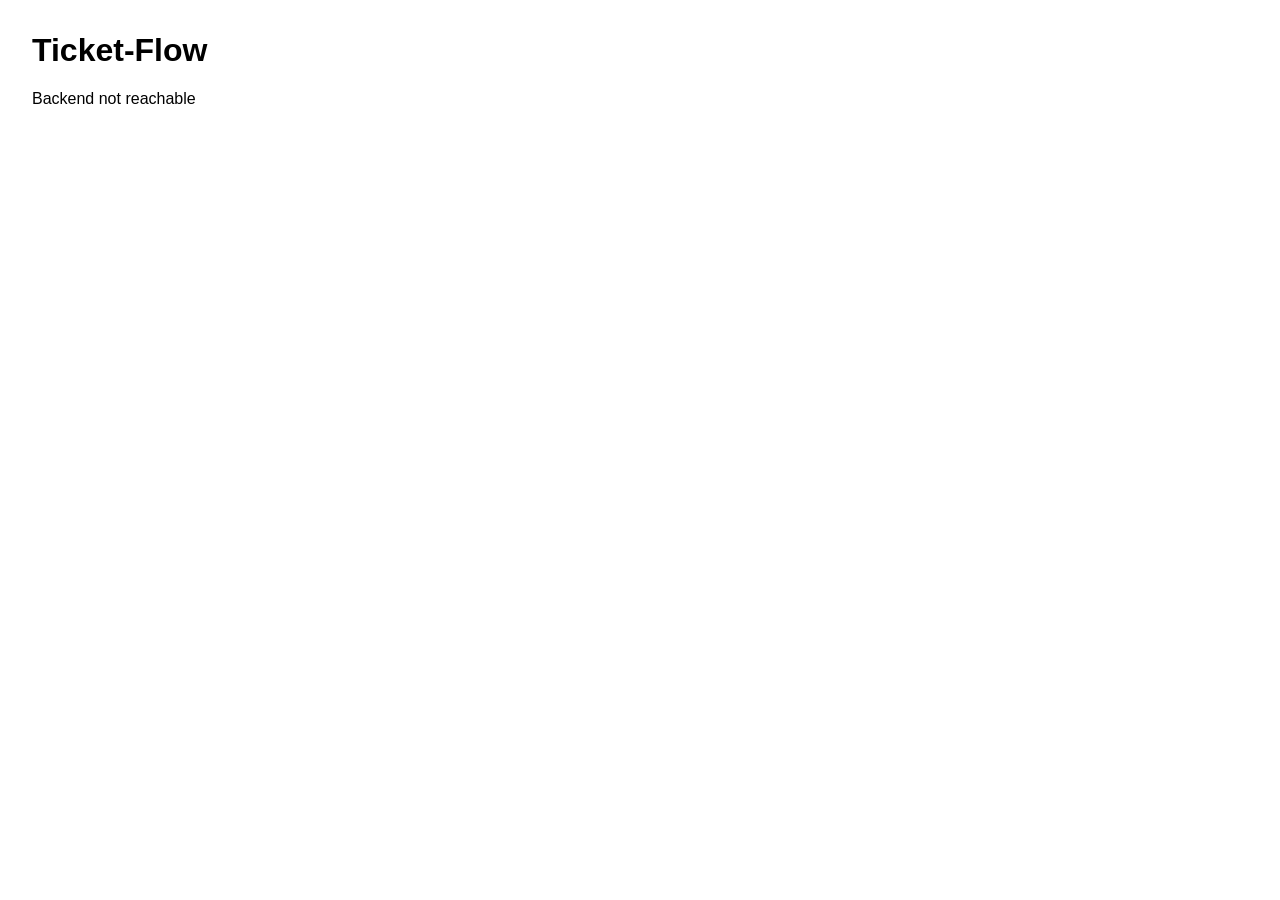
==== frontend/index.html @ 1127043f "setup (have not done the database )" ====
<!DOCTYPE html>
<html lang="en">

<head>
    <meta charset="UTF-8">
    <title>Ticket-Flow</title>
    <link rel="stylesheet" href="css/style.css">
</head>

<body>
    <h1>Ticket-Flow</h1>
    <p id="status">Checking backend...</p>
    <script src="js/main.js"></script>
</body>

</html>
---- frontend/css/style.css ----
body {
    font-family: sans-serif;
    margin: 2rem;
}
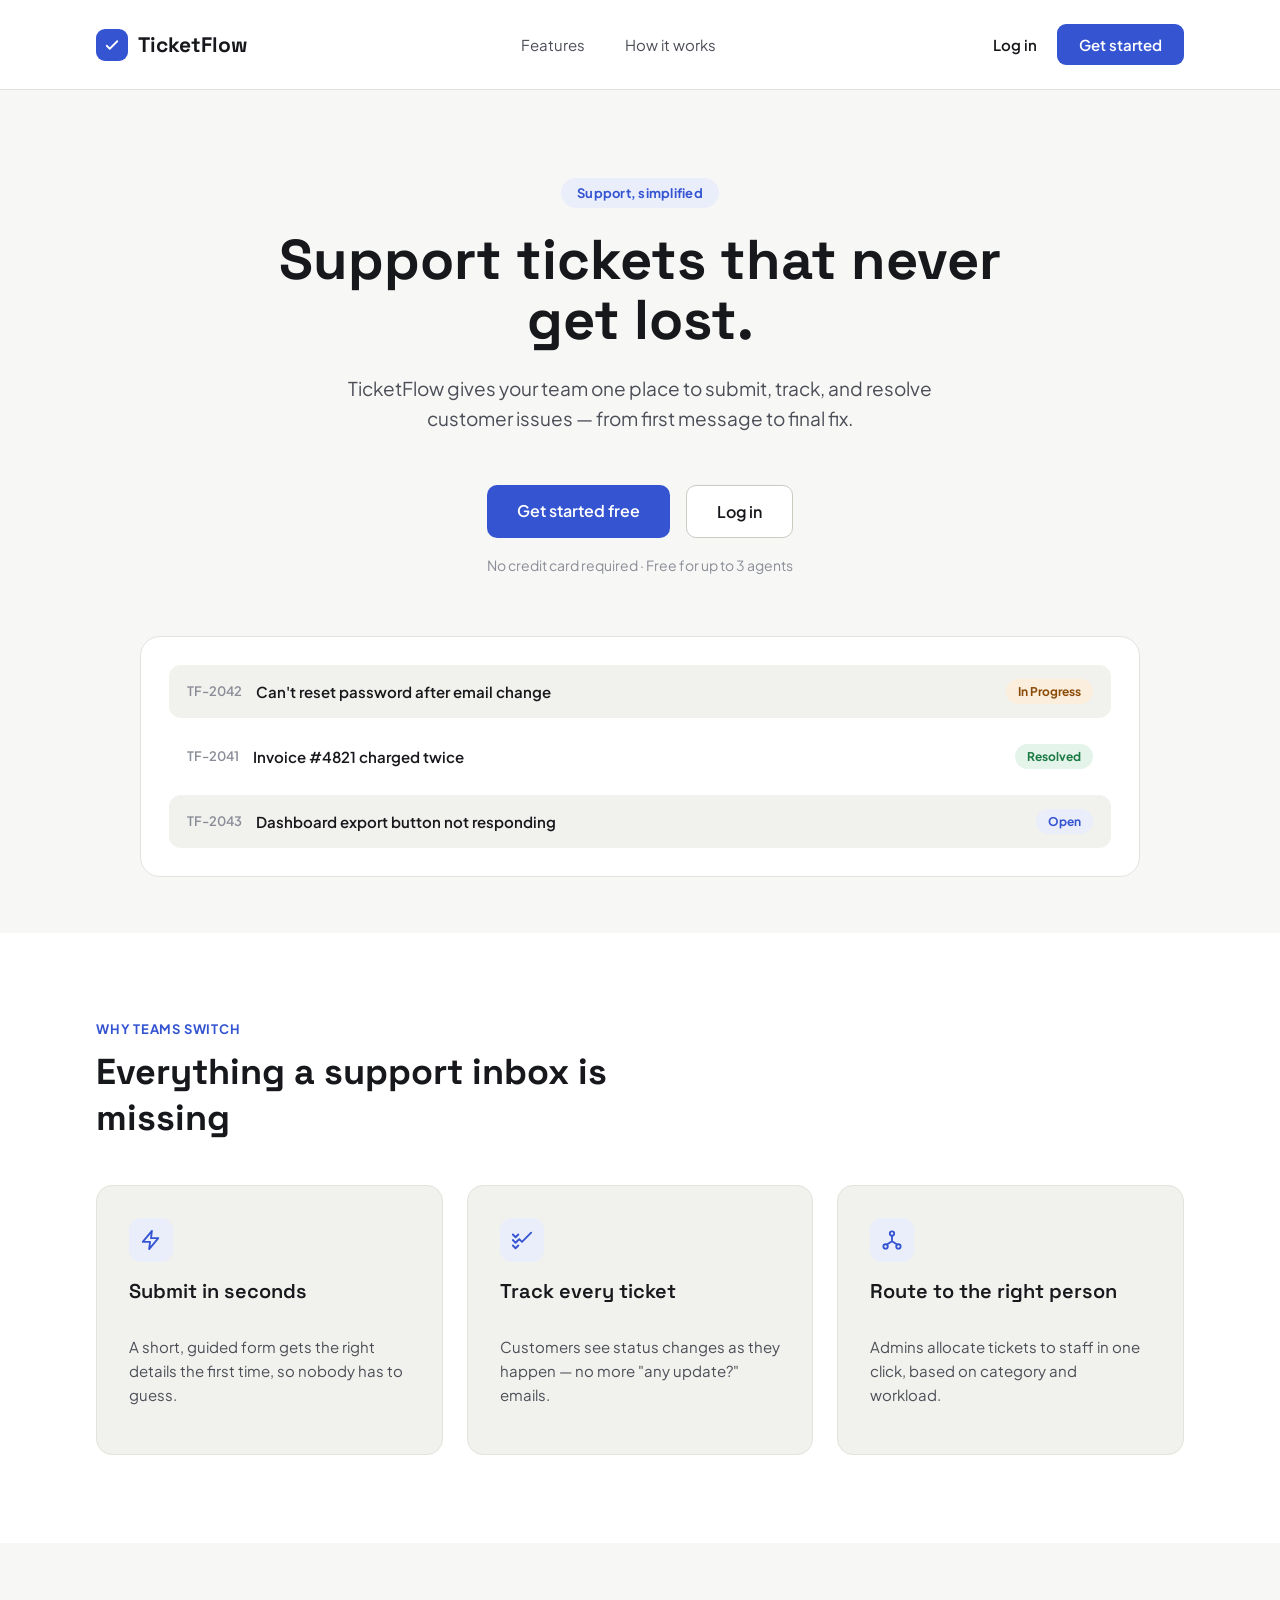
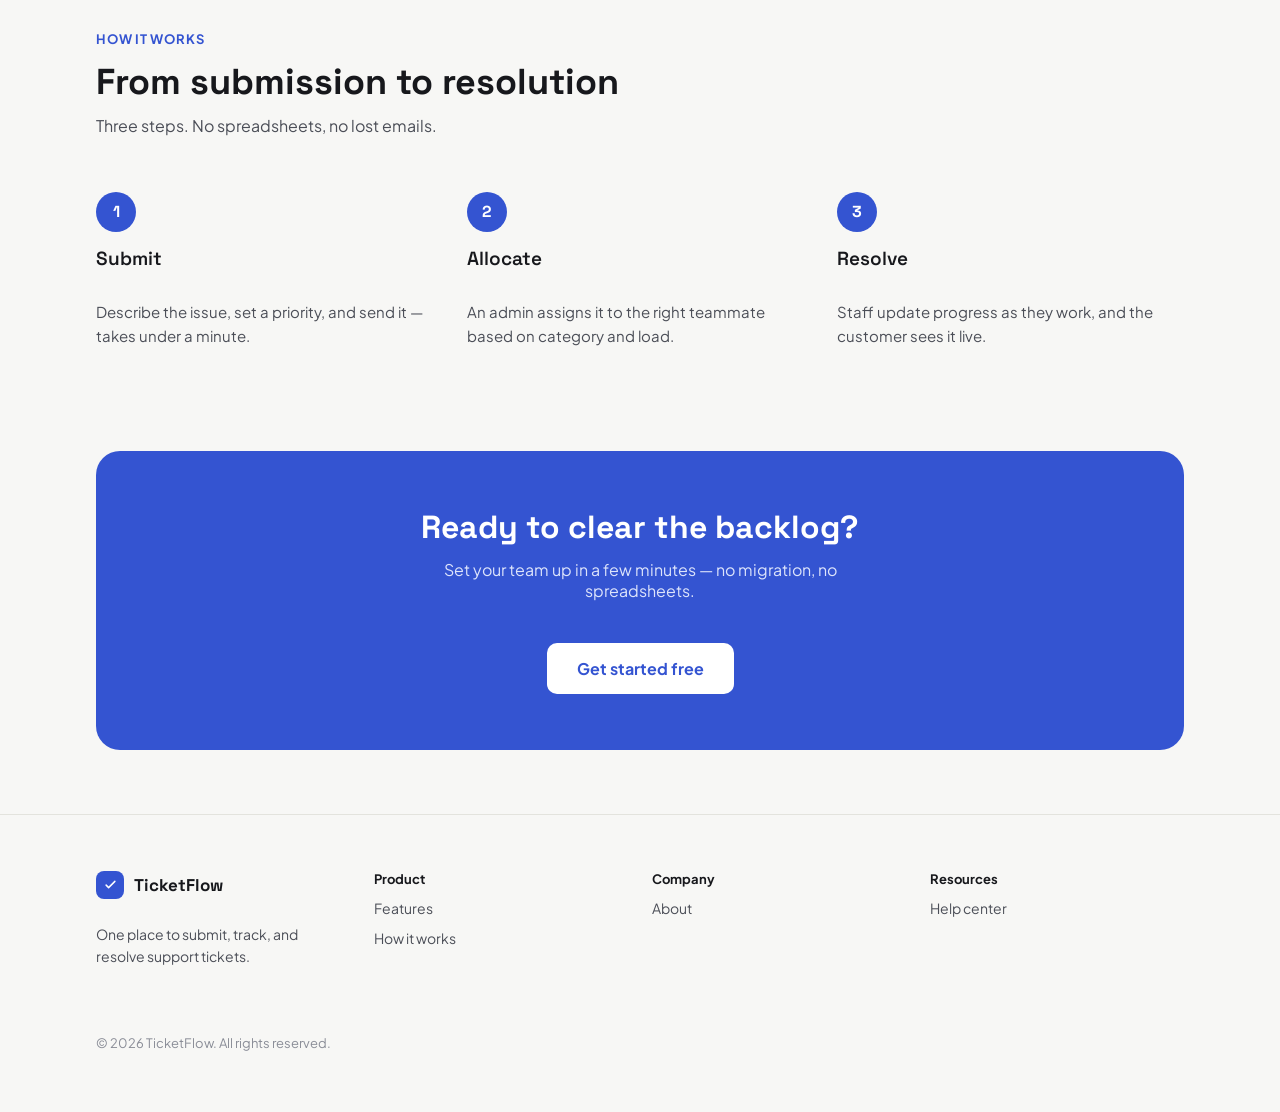
==== commit 9f246b5a: "Point frontend at deployed backend URL, add homepage nav" ====
--- a/frontend/index.html
+++ b/frontend/index.html
@@ -1,16 +1,230 @@
-<!DOCTYPE html>
+<!doctype html>
 <html lang="en">
 
 <head>
-    <meta charset="UTF-8">
-    <title>Ticket-Flow</title>
-    <link rel="stylesheet" href="css/style.css">
+    <meta charset="utf-8">
+    <title>TicketFlow — Homepage</title>
+    <link rel="stylesheet"
+        href="https://fonts.googleapis.com/css2?family=Plus+Jakarta+Sans:ital,wght@0,400;0,500;0,600;0,700;1,400&family=Space+Grotesk:wght@500;600;700&display=swap">
+    <link rel="stylesheet" href="css/homepage.css">
 </head>
 
 <body>
-    <h1>Ticket-Flow</h1>
-    <p id="status">Checking backend...</p>
-    <script src="js/main.js"></script>
+    <div style="display:flex;flex-direction:column;">
+
+        <!-- Nav -->
+        <div
+            style="display:flex;align-items:center;justify-content:space-between;padding:24px 96px;background:#FFFFFF;border-bottom:1px solid #E3E3DD;">
+            <a href="index.html" style="display:flex;align-items:center;gap:10px;">
+                <span
+                    style="width:32px;height:32px;border-radius:9px;background:#3454D1;display:flex;align-items:center;justify-content:center;">
+                    <svg width="18" height="18" viewBox="0 0 24 24" fill="none" stroke="#FFFFFF" stroke-width="2.4"
+                        stroke-linecap="round" stroke-linejoin="round">
+                        <path d="M5 13l4 4L19 7"></path>
+                    </svg>
+                </span>
+                <span
+                    style="font-family:'Space Grotesk',sans-serif;font-weight:700;font-size:21px;color:#17181C;">TicketFlow</span>
+            </a>
+            <div style="display:flex;align-items:center;gap:40px;">
+                <a href="#features" style="font-size:15px;color:#4B4E57;">Features</a>
+                <a href="#how-it-works" style="font-size:15px;color:#4B4E57;">How it works</a>
+            </div>
+            <div style="display:flex;align-items:center;gap:16px;">
+                <a href="Login.html" style="font-size:15px;font-weight:600;color:#17181C;padding:10px 4px;">Log
+                    in</a>
+                <a href="Registration.html"
+                    style="background:#3454D1;color:#FFFFFF;font-size:15px;font-weight:600;padding:11px 22px;border-radius:9px;">Get
+                    started</a>
+            </div>
+        </div>
+
+        <!-- Hero -->
+        <div
+            style="padding:88px 96px 56px 96px;display:flex;flex-direction:column;align-items:center;text-align:center;">
+            <span
+                style="background:#EAEEFB;color:#3454D1;font-size:13px;font-weight:700;letter-spacing:0.02em;padding:7px 16px;border-radius:999px;">Support,
+                simplified</span>
+            <h1 style="font-size:56px;line-height:1.08;font-weight:700;margin-top:22px;max-width:820px;">Support
+                tickets that never get lost.</h1>
+            <p style="font-size:19px;line-height:1.6;color:#4B4E57;max-width:600px;margin-top:22px;">TicketFlow
+                gives your team one place to submit, track, and resolve customer issues — from first message to
+                final fix.</p>
+            <div style="display:flex;gap:16px;margin-top:32px;">
+                <a href="Registration.html"
+                    style="background:#3454D1;color:#FFFFFF;font-size:16px;font-weight:600;padding:15px 30px;border-radius:10px;">Get
+                    started free</a>
+                <a href="Login.html"
+                    style="background:#FFFFFF;color:#17181C;font-size:16px;font-weight:600;padding:15px 30px;border-radius:10px;border:1px solid #CBCBC2;">Log
+                    in</a>
+            </div>
+            <p style="font-size:14px;color:#8A8D97;margin-top:18px;">No credit card required · Free for up to 3
+                agents</p>
+
+            <!-- hero preview card -->
+            <div
+                style="margin-top:48px;width:100%;max-width:1000px;background:#FFFFFF;border:1px solid #E3E3DD;border-radius:20px;padding:28px;box-sizing:border-box;display:flex;flex-direction:column;gap:12px;text-align:left;">
+                <div
+                    style="display:flex;align-items:center;justify-content:space-between;padding:14px 18px;background:#F1F1ED;border-radius:12px;">
+                    <div style="display:flex;align-items:center;gap:14px;">
+                        <span style="font-size:13px;color:#8A8D97;font-weight:600;">TF-2042</span>
+                        <span style="font-size:15px;font-weight:600;">Can't reset password after email change</span>
+                    </div>
+                    <span
+                        style="background:#FBEEDD;color:#8A4B07;font-size:12px;font-weight:700;padding:5px 12px;border-radius:999px;">In
+                        Progress</span>
+                </div>
+                <div style="display:flex;align-items:center;justify-content:space-between;padding:14px 18px;">
+                    <div style="display:flex;align-items:center;gap:14px;">
+                        <span style="font-size:13px;color:#8A8D97;font-weight:600;">TF-2041</span>
+                        <span style="font-size:15px;font-weight:600;">Invoice #4821 charged twice</span>
+                    </div>
+                    <span
+                        style="background:#E4F4EA;color:#1B7A43;font-size:12px;font-weight:700;padding:5px 12px;border-radius:999px;">Resolved</span>
+                </div>
+                <div
+                    style="display:flex;align-items:center;justify-content:space-between;padding:14px 18px;background:#F1F1ED;border-radius:12px;">
+                    <div style="display:flex;align-items:center;gap:14px;">
+                        <span style="font-size:13px;color:#8A8D97;font-weight:600;">TF-2043</span>
+                        <span style="font-size:15px;font-weight:600;">Dashboard export button not responding</span>
+                    </div>
+                    <span
+                        style="background:#EAEEFB;color:#3454D1;font-size:12px;font-weight:700;padding:5px 12px;border-radius:999px;">Open</span>
+                </div>
+            </div>
+        </div>
+
+        <!-- Features -->
+        <div id="features" style="padding:88px 96px;background:#FFFFFF;display:flex;flex-direction:column;">
+            <span style="font-size:13px;font-weight:700;letter-spacing:0.06em;color:#3454D1;">WHY TEAMS
+                SWITCH</span>
+            <h2 style="font-size:36px;font-weight:700;margin-top:12px;max-width:640px;">Everything a support inbox
+                is missing</h2>
+            <div style="display:grid;grid-template-columns:repeat(3,minmax(0,1fr));gap:24px;margin-top:44px;">
+                <div
+                    style="background:#F1F1ED;border:1px solid #E3E3DD;border-radius:16px;padding:32px;box-sizing:border-box;display:flex;flex-direction:column;gap:16px;">
+                    <span
+                        style="width:44px;height:44px;border-radius:12px;background:#EAEEFB;display:flex;align-items:center;justify-content:center;">
+                        <svg width="22" height="22" viewBox="0 0 24 24" fill="none" stroke="#3454D1" stroke-width="2"
+                            stroke-linecap="round" stroke-linejoin="round">
+                            <path d="M13 2L3 14h8l-1 8 10-12h-8l1-8z"></path>
+                        </svg>
+                    </span>
+                    <h3 style="font-size:20px;font-weight:600;">Submit in seconds</h3>
+                    <p style="font-size:15px;line-height:1.6;color:#4B4E57;">A short, guided form gets the right
+                        details the first time, so nobody has to guess.</p>
+                </div>
+                <div
+                    style="background:#F1F1ED;border:1px solid #E3E3DD;border-radius:16px;padding:32px;box-sizing:border-box;display:flex;flex-direction:column;gap:16px;">
+                    <span
+                        style="width:44px;height:44px;border-radius:12px;background:#EAEEFB;display:flex;align-items:center;justify-content:center;">
+                        <svg width="22" height="22" viewBox="0 0 24 24" fill="none" stroke="#3454D1" stroke-width="2"
+                            stroke-linecap="round" stroke-linejoin="round">
+                            <path d="M9 11l3 3L22 4M2 12l3 3 3-3M2 6l3 3 3-3M2 18l3 3 3-3"></path>
+                        </svg>
+                    </span>
+                    <h3 style="font-size:20px;font-weight:600;">Track every ticket</h3>
+                    <p style="font-size:15px;line-height:1.6;color:#4B4E57;">Customers see status changes as they
+                        happen — no more "any update?" emails.</p>
+                </div>
+                <div
+                    style="background:#F1F1ED;border:1px solid #E3E3DD;border-radius:16px;padding:32px;box-sizing:border-box;display:flex;flex-direction:column;gap:16px;">
+                    <span
+                        style="width:44px;height:44px;border-radius:12px;background:#EAEEFB;display:flex;align-items:center;justify-content:center;">
+                        <svg width="22" height="22" viewBox="0 0 24 24" fill="none" stroke="#3454D1" stroke-width="2"
+                            stroke-linecap="round" stroke-linejoin="round">
+                            <circle cx="12" cy="5" r="2.4"></circle>
+                            <circle cx="5" cy="19" r="2.4"></circle>
+                            <circle cx="19" cy="19" r="2.4"></circle>
+                            <path d="M12 7.4v6M12 13.4L6.4 17M12 13.4L17.6 17"></path>
+                        </svg>
+                    </span>
+                    <h3 style="font-size:20px;font-weight:600;">Route to the right person</h3>
+                    <p style="font-size:15px;line-height:1.6;color:#4B4E57;">Admins allocate tickets to staff in one
+                        click, based on category and workload.</p>
+                </div>
+            </div>
+        </div>
+
+        <!-- How it works -->
+        <div id="how-it-works" style="padding:88px 96px;background:#F7F7F5;display:flex;flex-direction:column;">
+            <span style="font-size:13px;font-weight:700;letter-spacing:0.06em;color:#3454D1;">HOW IT WORKS</span>
+            <h2 style="font-size:36px;font-weight:700;margin-top:12px;">From submission to resolution</h2>
+            <p style="font-size:16px;color:#4B4E57;margin-top:10px;">Three steps. No spreadsheets, no lost emails.
+            </p>
+            <div style="display:grid;grid-template-columns:repeat(3,minmax(0,1fr));gap:24px;margin-top:40px;">
+                <div style="display:flex;flex-direction:column;gap:14px;">
+                    <span
+                        style="width:40px;height:40px;border-radius:999px;background:#3454D1;color:#FFFFFF;font-family:'Space Grotesk',sans-serif;font-weight:700;font-size:16px;display:flex;align-items:center;justify-content:center;">1</span>
+                    <h3 style="font-size:19px;font-weight:600;">Submit</h3>
+                    <p style="font-size:15px;line-height:1.6;color:#4B4E57;">Describe the issue, set a priority, and
+                        send it — takes under a minute.</p>
+                </div>
+                <div style="display:flex;flex-direction:column;gap:14px;">
+                    <span
+                        style="width:40px;height:40px;border-radius:999px;background:#3454D1;color:#FFFFFF;font-family:'Space Grotesk',sans-serif;font-weight:700;font-size:16px;display:flex;align-items:center;justify-content:center;">2</span>
+                    <h3 style="font-size:19px;font-weight:600;">Allocate</h3>
+                    <p style="font-size:15px;line-height:1.6;color:#4B4E57;">An admin assigns it to the right
+                        teammate based on category and load.</p>
+                </div>
+                <div style="display:flex;flex-direction:column;gap:14px;">
+                    <span
+                        style="width:40px;height:40px;border-radius:999px;background:#3454D1;color:#FFFFFF;font-family:'Space Grotesk',sans-serif;font-weight:700;font-size:16px;display:flex;align-items:center;justify-content:center;">3</span>
+                    <h3 style="font-size:19px;font-weight:600;">Resolve</h3>
+                    <p style="font-size:15px;line-height:1.6;color:#4B4E57;">Staff update progress as they work, and
+                        the customer sees it live.</p>
+                </div>
+            </div>
+        </div>
+
+        <!-- CTA -->
+        <div
+            style="margin:0 96px;padding:56px 64px;background:#3454D1;border-radius:24px;display:flex;flex-direction:column;align-items:center;text-align:center;box-sizing:border-box;">
+            <h2 style="font-size:32px;font-weight:700;color:#FFFFFF;">Ready to clear the backlog?</h2>
+            <p style="font-size:16px;color:#DDE4FB;margin-top:12px;max-width:480px;">Set your team up in a few
+                minutes — no migration, no spreadsheets.</p>
+            <a href="Registration.html"
+                style="margin-top:26px;background:#FFFFFF;color:#3454D1;font-size:16px;font-weight:700;padding:15px 30px;border-radius:10px;">Get
+                started free</a>
+        </div>
+
+        <!-- Footer -->
+        <div
+            style="margin-top:64px;padding:56px 96px 48px 96px;border-top:1px solid #E3E3DD;display:flex;flex-direction:column;gap:40px;">
+            <div style="display:grid;grid-template-columns:repeat(4,minmax(0,1fr));gap:24px;">
+                <div style="display:flex;flex-direction:column;gap:10px;">
+                    <div style="display:flex;align-items:center;gap:10px;">
+                        <span
+                            style="width:28px;height:28px;border-radius:8px;background:#3454D1;display:flex;align-items:center;justify-content:center;">
+                            <svg width="15" height="15" viewBox="0 0 24 24" fill="none" stroke="#FFFFFF"
+                                stroke-width="2.4" stroke-linecap="round" stroke-linejoin="round">
+                                <path d="M5 13l4 4L19 7"></path>
+                            </svg>
+                        </span>
+                        <span
+                            style="font-family:'Space Grotesk',sans-serif;font-weight:700;font-size:17px;">TicketFlow</span>
+                    </div>
+                    <p style="font-size:14px;color:#4B4E57;line-height:1.6;max-width:220px;">One place to submit,
+                        track, and resolve support tickets.</p>
+                </div>
+                <div style="display:flex;flex-direction:column;gap:12px;">
+                    <span style="font-size:13px;font-weight:700;color:#17181C;">Product</span>
+                    <a href="#features" style="font-size:14px;color:#4B4E57;">Features</a>
+                    <a href="#how-it-works" style="font-size:14px;color:#4B4E57;">How it works</a>
+                </div>
+                <div style="display:flex;flex-direction:column;gap:12px;">
+                    <span style="font-size:13px;font-weight:700;color:#17181C;">Company</span>
+                    <a href="index.html" style="font-size:14px;color:#4B4E57;">About</a>
+                </div>
+                <div style="display:flex;flex-direction:column;gap:12px;">
+                    <span style="font-size:13px;font-weight:700;color:#17181C;">Resources</span>
+                    <a href="index.html" style="font-size:14px;color:#4B4E57;">Help center</a>
+                </div>
+            </div>
+            <p style="font-size:13px;color:#8A8D97;">© 2026 TicketFlow. All rights reserved.</p>
+        </div>
+
+    </div>
 </body>
 
-</html>+</html>
--- a/frontend/css/homepage.css
+++ b/frontend/css/homepage.css
@@ -0,0 +1,46 @@
+body {
+    margin: 0;
+    background: #F7F7F5;
+    font-family: 'Plus Jakarta Sans', sans-serif;
+    color: #17181C;
+}
+
+h1,
+h2,
+h3 {
+    font-family: 'Space Grotesk', sans-serif;
+    margin: 0;
+}
+
+a {
+    text-decoration: none;
+}
+
+button {
+    font-family: inherit;
+    cursor: pointer;
+}
+
+input {
+    font-family: inherit;
+    box-sizing: border-box;
+}
+
+input:focus {
+    outline: 2px solid #3454D1;
+    outline-offset: 1px;
+}
+
+select {
+    font-family: inherit;
+    box-sizing: border-box;
+}
+
+select:focus {
+    outline: 2px solid #3454D1;
+    outline-offset: 1px;
+}
+
+[hidden] {
+    display: none !important;
+}
